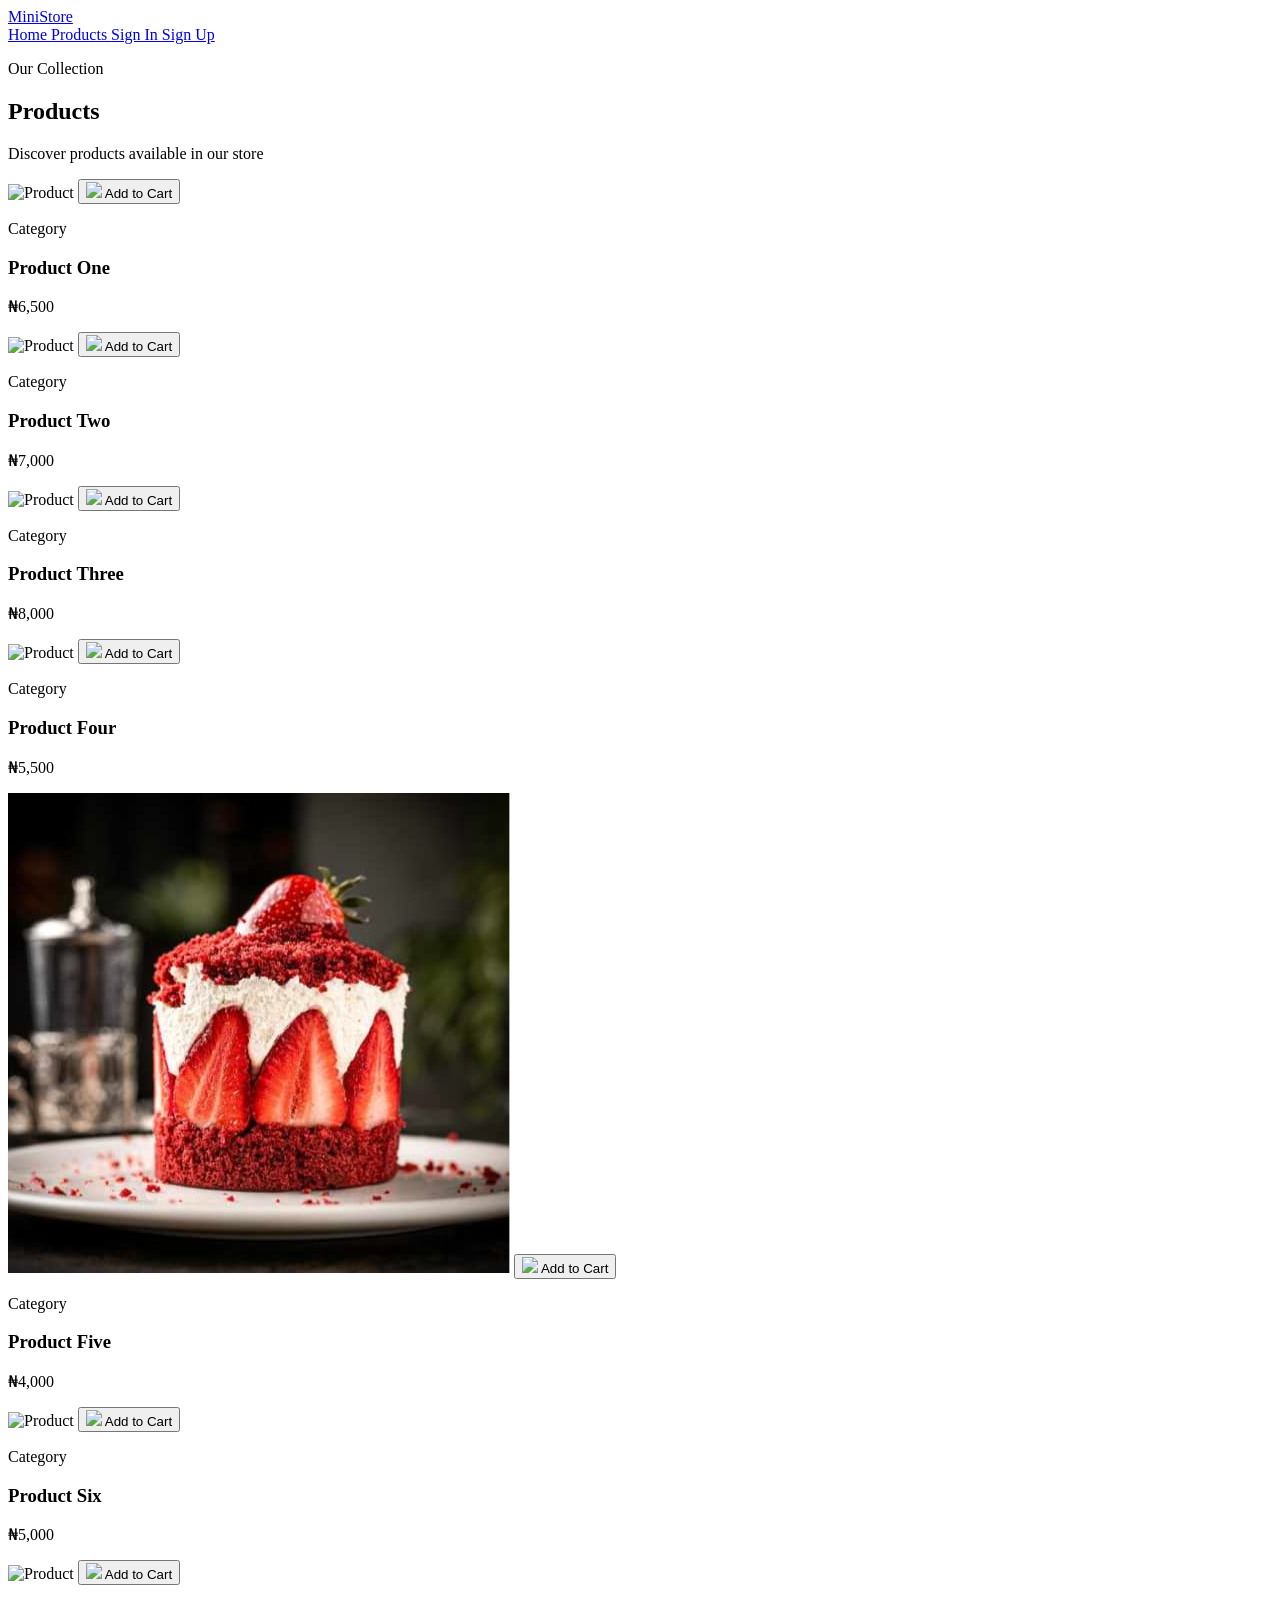
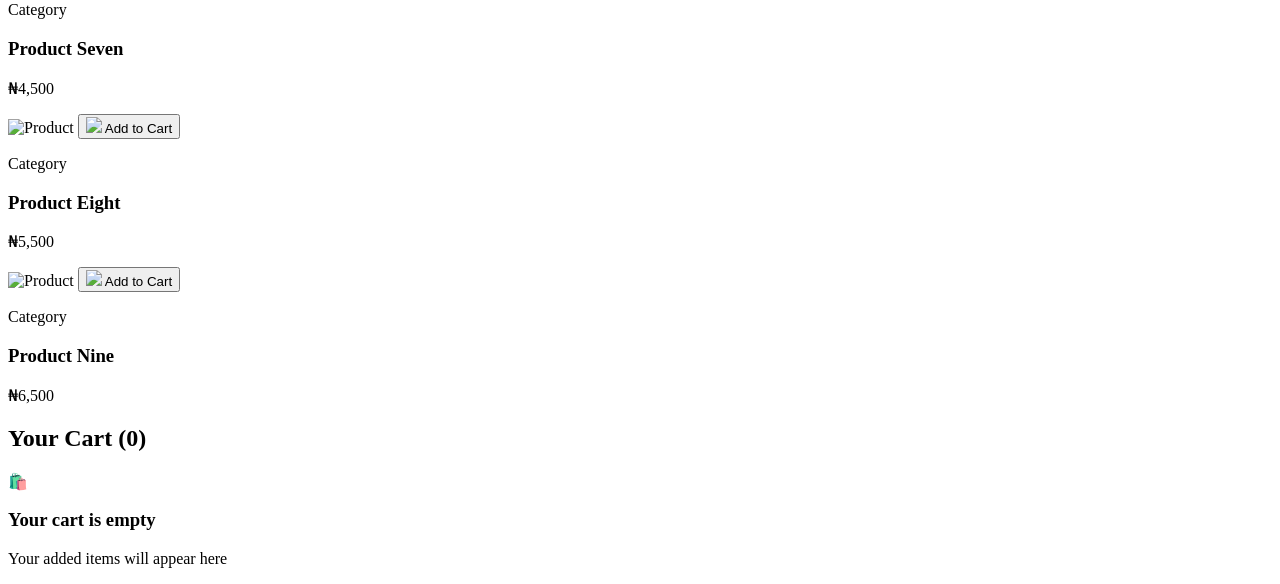
==== product-list-with-cart-main/index.html @ f4179336 "Started Frontend" ====
<!DOCTYPE html>
<html lang="en">
<head>
  <meta charset="UTF-8">
  <meta name="viewport" content="width=device-width, initial-scale=1.0"> <!-- displays site properly based on user's device -->

  <link rel="icon" type="image/png" sizes="32x32" href="./assets/images/favicon-32x32.png">
  <title>E-commerce store</title>
  <link rel="stylesheet" href="/style.css">

</head>
<body>

    <header class="header">

        <div class="header-container">
            <a href="#" class="logo">
                Mini<span>Store</span>
            </a>

            <nav class="nav">
                <a href="#" class="nav-link">
                    Home
                </a>
                <a href="#products" class="nav-link">
                    Products
                </a>
                <a href="#" class="nav-link">
                    Sign In
                </a>
                <a href="#" class="signup-btn">
                    Sign Up
                </a>
            </nav>
        </div>

    </header>

    <main class="main-container">

        <section class="products-section" id="products">

            <div class="section-heading">
                <div>
                    <p class="section-label">Our Collection</p>
                    <h2>Products</h2>
                </div>
                <p class="section-description">Discover products available in our store</p>
            </div>

            <div class="product-grid">
                <article class="product-card">
                    <div class="product-image-container">
                        <img src="/assets/images/image-tiramisu-desktop.jpg" alt="Product" class="product-image">
                        <button class="add-cart-btn"><span class="cart-icon"><img src="/assets/images/icon-add-to-cart.svg"></span>
                            Add to Cart
                        </button>
                    </div>
                    <div class="product-info">
                        <p class="product-category">Category</p>
                        <h3 class="product-name">Product One</h3>
                        <p class="product-price">₦6,500</p>
                    </div>
                </article>

                <article class="product-card">
                    <div class="product-image-container">
                        <img src="/assets/images/image-waffle-desktop.jpg" alt="Product" class="product-image">
                        <button class="add-cart-btn"><span class="cart-icon"><img src="/assets/images/icon-add-to-cart.svg"></span>
                            Add to Cart
                        </button>
                    </div>
                    <div class="product-info">
                        <p class="product-category">Category</p>
                        <h3 class="product-name">Product Two</h3>
                        <p class="product-price">₦7,000</p>
                    </div>
                </article>

                <article class="product-card">
                    <div class="product-image-container">
                        <img src="/assets/images/image-baklava-desktop.jpg" alt="Product" class="product-image">
                        <button class="add-cart-btn"><span class="cart-icon"><img src="/assets/images/icon-add-to-cart.svg"></span>
                            Add to Cart
                        </button>
                    </div>

                    <div class="product-info">
                        <p class="product-category">Category</p>
                        <h3 class="product-name">Product Three</h3>
                        <p class="product-price">₦8,000</p>
                    </div>
                </article>

                <article class="product-card">
                    <div class="product-image-container">
                        <img src="/assets/images/image-brownie-desktop.jpg" alt="Product" class="product-image">
                        <button class="add-cart-btn"><span class="cart-icon"><img src="/assets/images/icon-add-to-cart.svg"></span>
                            Add to Cart
                        </button>
                    </div>

                    <div class="product-info">
                        <p class="product-category">Category</p>
                        <h3 class="product-name">Product Four</h3>
                        <p class="product-price">₦5,500</p>
                    </div>

                </article>

                <article class="product-card">
                    <div class="product-image-container">
                        <img src="./assets//images/image-cake-desktop.jpg" alt="Product" class="product-image">
                        <button class="add-cart-btn"><span class="cart-icon"><img src="/assets/images/icon-add-to-cart.svg"></span>
                            Add to Cart
                        </button>
                    </div>

                    <div class="product-info">
                        <p class="product-category">Category</p>
                        <h3 class="product-name">Product Five</h3>
                        <p class="product-price">₦4,000</p>
                    </div>
                </article>

                <article class="product-card">
                    <div class="product-image-container">
                        <img src="/assets/images/image-creme-brulee-desktop.jpg" alt="Product" class="product-image">
                        <button class="add-cart-btn"><span class="cart-icon"><img src="/assets/images/icon-add-to-cart.svg"></span>
                            Add to Cart
                        </button>
                    </div>

                    <div class="product-info">
                        <p class="product-category">Category</p>
                        <h3 class="product-name">Product Six</h3>
                        <p class="product-price">₦5,000</p>
                    </div>
                </article>

                <article class="product-card">
                    <div class="product-image-container">
                        <img src="/assets//images/image-macaron-desktop.jpg" alt="Product" class="product-image">
                        <button class="add-cart-btn"><span class="cart-icon"><img src="/assets/images/icon-add-to-cart.svg"></span>
                            Add to Cart
                        </button>
                    </div>

                    <div class="product-info">
                        <p class="product-category">Category</p>
                        <h3 class="product-name">Product Seven</h3>
                        <p class="product-price">₦4,500</p>
                    </div>
                </article>

                <article class="product-card">
                    <div class="product-image-container">
                        <img src="/assets/images/image-panna-cotta-desktop.jpg" alt="Product" class="product-image">
                        <button class="add-cart-btn"><span class="cart-icon"><img src="/assets/images/icon-add-to-cart.svg"></span>
                            Add to Cart
                        </button>
                    </div>
                    <div class="product-info">
                        <p class="product-category">Category</p>
                        <h3 class="product-name">Product Eight</h3>
                        <p class="product-price">₦5,500</p>
                    </div>
                </article>

                <article class="product-card">
                    <div class="product-image-container">
                        <img src="/assets/images/image-meringue-desktop.jpg" alt="Product" class="product-image">
                        <button class="add-cart-btn"><span class="cart-icon"><img src="/assets/images/icon-add-to-cart.svg"></span>
                            Add to Cart
                        </button>
                    </div>

                    <div class="product-info">
                        <p class="product-category">Category</p>
                        <h3 class="product-name">Product Nine</h3>
                        <p class="product-price">₦6,500</p>
                    </div>
                </article>
            </div>
        </section>

        <aside class="cart-section">
            <h2>Your Cart (0)</h2>
            <div class="empty-cart">
                <div class="empty-cart-icon">
                    🛍️
                </div>
                <h3>Your cart is empty</h3>
                <p>Your added items will appear here</p>
            </div>
        </aside>
    </main>

  <!-- <footer class="attribution">
    Challenge by <a href="https://www.frontendmentor.io?ref=challenge">Frontend Mentor</a>. 
    Coded by <a href="#">Aramide Ashiwaju</a>.
  </footer> -->
  <script src="/app.js"></script>
</body>
</html>
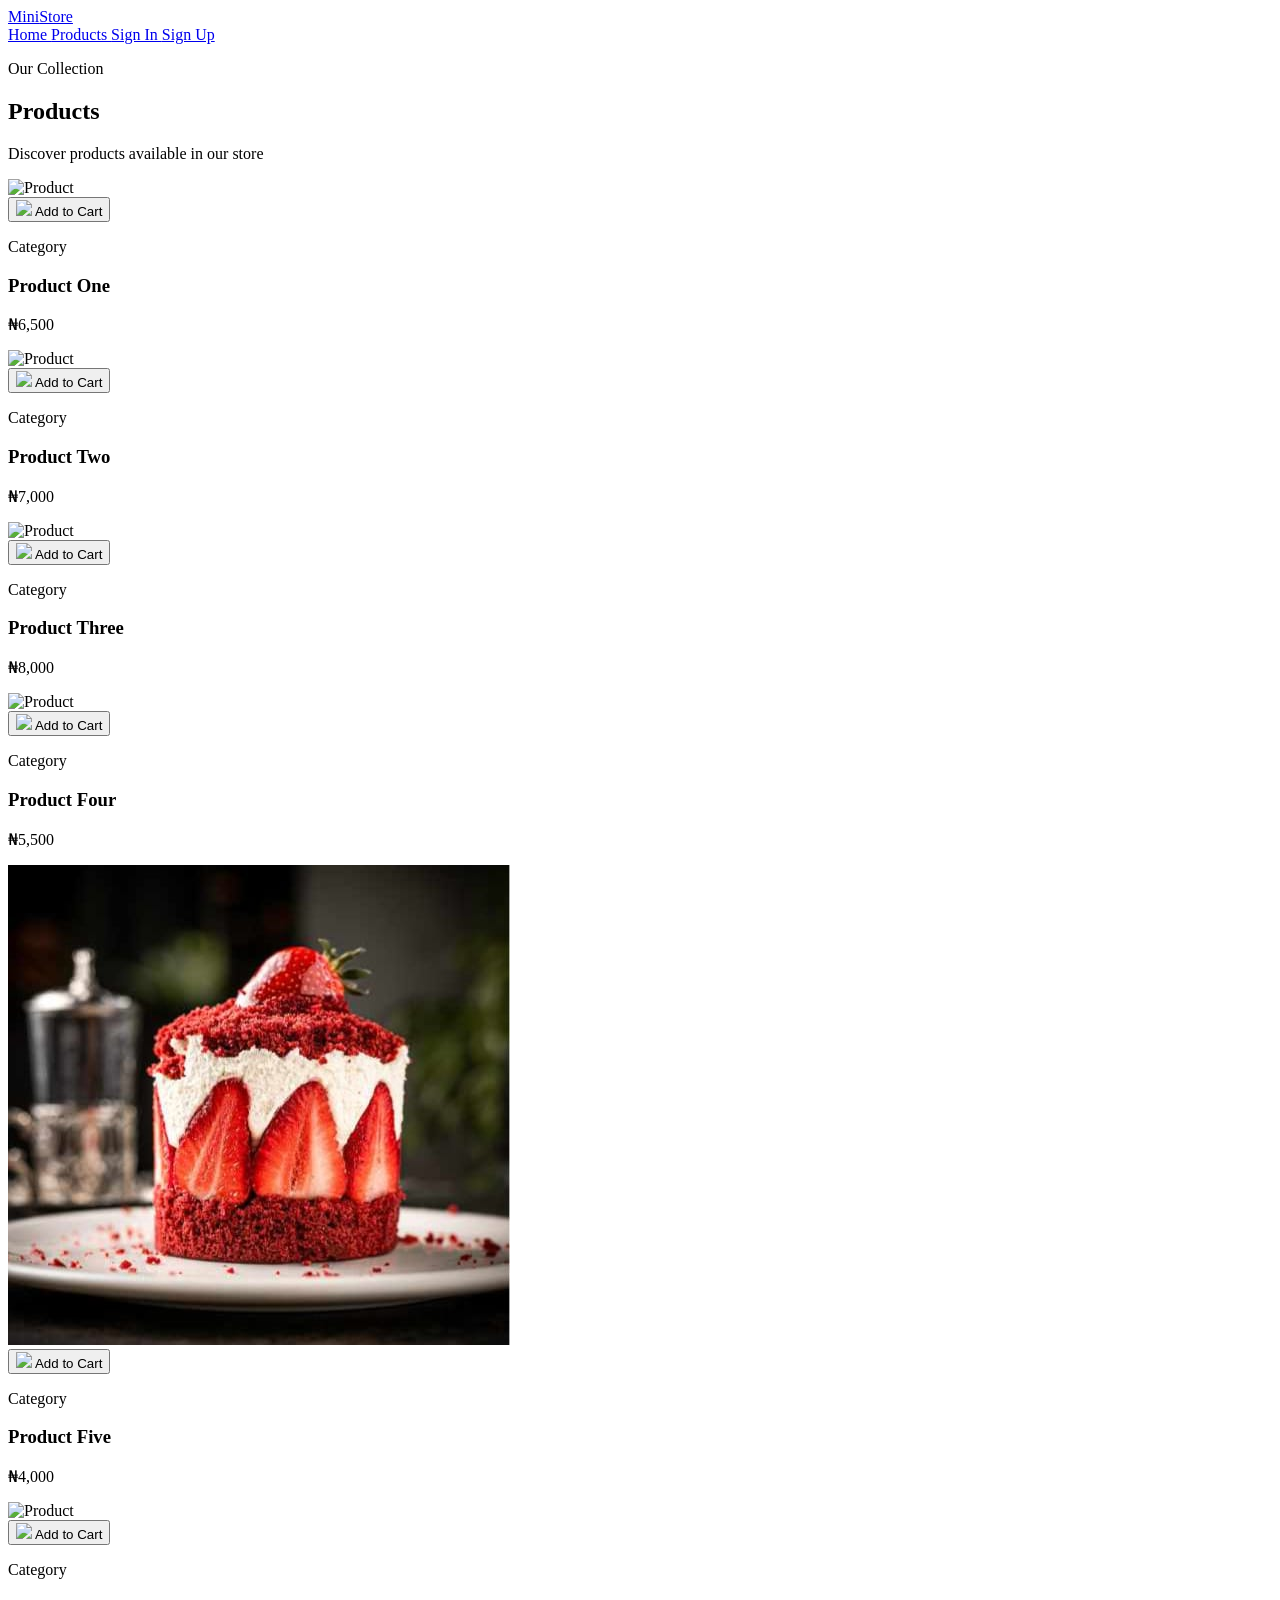
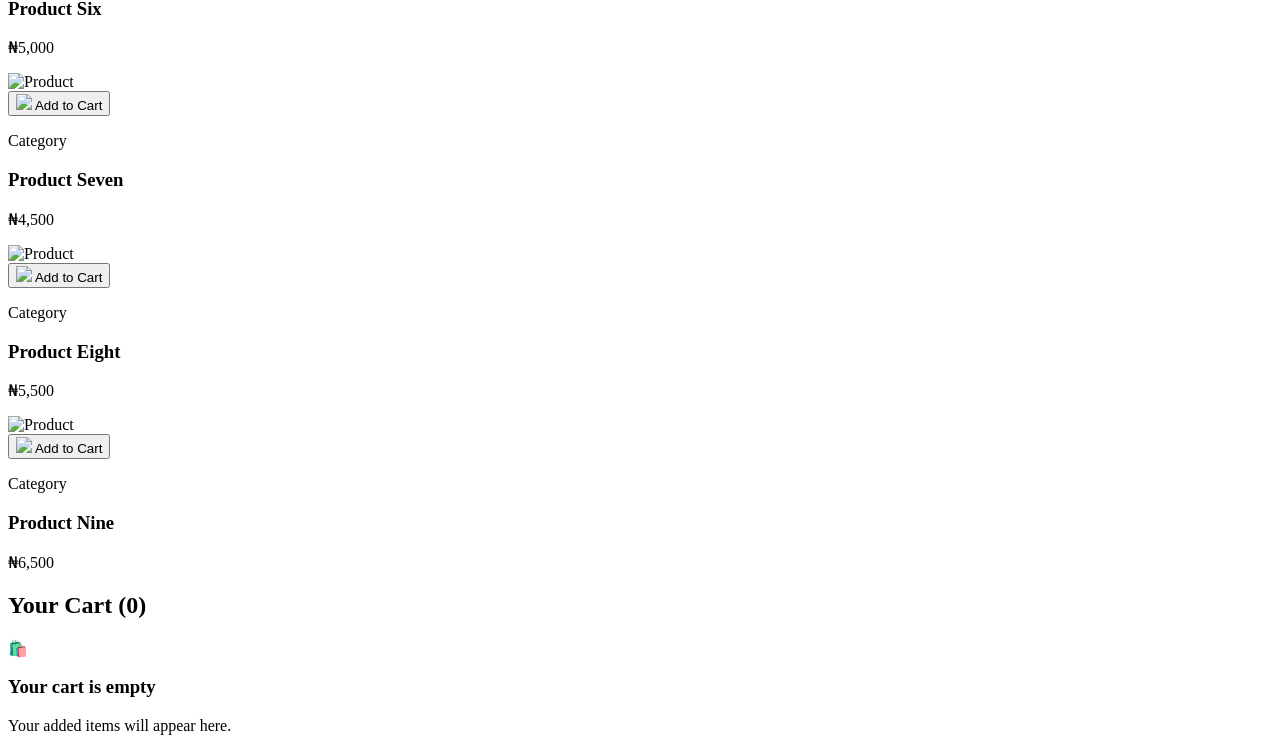
==== commit ca641a03: "Worked on Add to cart functionality" ====
--- a/product-list-with-cart-main/index.html
+++ b/product-list-with-cart-main/index.html
@@ -49,12 +49,14 @@
             </div>
 
             <div class="product-grid">
-                <article class="product-card">
+                <article class="product-card" data-id="1" data-name="Product 1" data-category="Category" data-price="6500">
                     <div class="product-image-container">
                         <img src="/assets/images/image-tiramisu-desktop.jpg" alt="Product" class="product-image">
-                        <button class="add-cart-btn"><span class="cart-icon"><img src="/assets/images/icon-add-to-cart.svg"></span>
-                            Add to Cart
-                        </button>
+                        <div class="product-action">
+                        <button class="add-cart-btn"><span class="cart-icon"><img src="/assets/images/icon-add-to-cart.svg"></span>
+                            Add to Cart
+                        </button>
+                        </div>
                     </div>
                     <div class="product-info">
                         <p class="product-category">Category</p>
@@ -63,12 +65,14 @@
                     </div>
                 </article>
 
-                <article class="product-card">
+                <article class="product-card" data-id="2" data-name="Product 2" data-category="Category" data-price="5000">
                     <div class="product-image-container">
                         <img src="/assets/images/image-waffle-desktop.jpg" alt="Product" class="product-image">
-                        <button class="add-cart-btn"><span class="cart-icon"><img src="/assets/images/icon-add-to-cart.svg"></span>
-                            Add to Cart
-                        </button>
+                        <div class="product-action">
+                        <button class="add-cart-btn"><span class="cart-icon"><img src="/assets/images/icon-add-to-cart.svg"></span>
+                            Add to Cart
+                        </button>
+                        </div>
                     </div>
                     <div class="product-info">
                         <p class="product-category">Category</p>
@@ -77,14 +81,15 @@
                     </div>
                 </article>
 
-                <article class="product-card">
+                <article class="product-card" data-id="3" data-name="Product 3" data-category="Category" data-price="8200">
                     <div class="product-image-container">
                         <img src="/assets/images/image-baklava-desktop.jpg" alt="Product" class="product-image">
-                        <button class="add-cart-btn"><span class="cart-icon"><img src="/assets/images/icon-add-to-cart.svg"></span>
-                            Add to Cart
-                        </button>
-                    </div>
-
+                        <div class="product-action">
+                        <button class="add-cart-btn"><span class="cart-icon"><img src="/assets/images/icon-add-to-cart.svg"></span>
+                            Add to Cart
+                        </button>
+                        </div>
+                    </div>
                     <div class="product-info">
                         <p class="product-category">Category</p>
                         <h3 class="product-name">Product Three</h3>
@@ -92,14 +97,15 @@
                     </div>
                 </article>
 
-                <article class="product-card">
+                <article class="product-card" data-id="4" data-name="Product 4" data-category="Category" data-price="4800">
                     <div class="product-image-container">
                         <img src="/assets/images/image-brownie-desktop.jpg" alt="Product" class="product-image">
-                        <button class="add-cart-btn"><span class="cart-icon"><img src="/assets/images/icon-add-to-cart.svg"></span>
-                            Add to Cart
-                        </button>
-                    </div>
-
+                        <div class="product-action">
+                        <button class="add-cart-btn"><span class="cart-icon"><img src="/assets/images/icon-add-to-cart.svg"></span>
+                            Add to Cart
+                        </button>
+                        </div>
+                    </div>
                     <div class="product-info">
                         <p class="product-category">Category</p>
                         <h3 class="product-name">Product Four</h3>
@@ -108,14 +114,16 @@
 
                 </article>
 
-                <article class="product-card">
+                <article class="product-card" data-id="5" data-name="Product 5" data-category="Category" data-price="10000">
                     <div class="product-image-container">
                         <img src="./assets//images/image-cake-desktop.jpg" alt="Product" class="product-image">
-                        <button class="add-cart-btn"><span class="cart-icon"><img src="/assets/images/icon-add-to-cart.svg"></span>
-                            Add to Cart
-                        </button>
-                    </div>
-
+                        <div class="product-action">
+                        <button class="add-cart-btn"><span class="cart-icon"><img src="/assets/images/icon-add-to-cart.svg"></span>
+                            Add to Cart
+                        </button>
+                        </div>
+
+                    </div>
                     <div class="product-info">
                         <p class="product-category">Category</p>
                         <h3 class="product-name">Product Five</h3>
@@ -123,14 +131,15 @@
                     </div>
                 </article>
 
-                <article class="product-card">
+                <article class="product-card" data-id="6" data-name="Product 6" data-category="Category" data-price="7000">
                     <div class="product-image-container">
                         <img src="/assets/images/image-creme-brulee-desktop.jpg" alt="Product" class="product-image">
-                        <button class="add-cart-btn"><span class="cart-icon"><img src="/assets/images/icon-add-to-cart.svg"></span>
-                            Add to Cart
-                        </button>
-                    </div>
-
+                        <div class="product-action">
+                        <button class="add-cart-btn"><span class="cart-icon"><img src="/assets/images/icon-add-to-cart.svg"></span>
+                            Add to Cart
+                        </button>
+                        </div>
+                    </div>
                     <div class="product-info">
                         <p class="product-category">Category</p>
                         <h3 class="product-name">Product Six</h3>
@@ -138,14 +147,15 @@
                     </div>
                 </article>
 
-                <article class="product-card">
+                <article class="product-card" data-id="7" data-name="Product 7" data-category="Category" data-price="8500">
                     <div class="product-image-container">
                         <img src="/assets//images/image-macaron-desktop.jpg" alt="Product" class="product-image">
-                        <button class="add-cart-btn"><span class="cart-icon"><img src="/assets/images/icon-add-to-cart.svg"></span>
-                            Add to Cart
-                        </button>
-                    </div>
-
+                        <div class="product-action">
+                        <button class="add-cart-btn"><span class="cart-icon"><img src="/assets/images/icon-add-to-cart.svg"></span>
+                            Add to Cart
+                        </button>
+                        </div>
+                    </div>
                     <div class="product-info">
                         <p class="product-category">Category</p>
                         <h3 class="product-name">Product Seven</h3>
@@ -153,12 +163,14 @@
                     </div>
                 </article>
 
-                <article class="product-card">
+                <article class="product-card" data-id="8" data-name="Product 8" data-category="Category" data-price="5500">
                     <div class="product-image-container">
                         <img src="/assets/images/image-panna-cotta-desktop.jpg" alt="Product" class="product-image">
-                        <button class="add-cart-btn"><span class="cart-icon"><img src="/assets/images/icon-add-to-cart.svg"></span>
-                            Add to Cart
-                        </button>
+                        <div class="product-action">
+                        <button class="add-cart-btn"><span class="cart-icon"><img src="/assets/images/icon-add-to-cart.svg"></span>
+                            Add to Cart
+                        </button>
+                        </div>
                     </div>
                     <div class="product-info">
                         <p class="product-category">Category</p>
@@ -167,33 +179,35 @@
                     </div>
                 </article>
 
-                <article class="product-card">
+                <article class="product-card" data-id="9" data-name="Product 9" data-category="Category" data-price="6000">
                     <div class="product-image-container">
                         <img src="/assets/images/image-meringue-desktop.jpg" alt="Product" class="product-image">
-                        <button class="add-cart-btn"><span class="cart-icon"><img src="/assets/images/icon-add-to-cart.svg"></span>
-                            Add to Cart
-                        </button>
-                    </div>
-
+                        <div class="product-action">
+                        <button class="add-cart-btn"><span class="cart-icon"><img src="/assets/images/icon-add-to-cart.svg"></span>
+                            Add to Cart
+                        </button>
+                        </div>
+                    </div>
                     <div class="product-info">
                         <p class="product-category">Category</p>
                         <h3 class="product-name">Product Nine</h3>
                         <p class="product-price">₦6,500</p>
                     </div>
                 </article>
+
             </div>
         </section>
 
-        <aside class="cart-section">
-            <h2>Your Cart (0)</h2>
+    <aside class="cart-section">
+        <h2 id="cart-heading"> Your Cart (0)</h2>
+        <div id="cart-content">
             <div class="empty-cart">
-                <div class="empty-cart-icon">
-                    🛍️
-                </div>
+                <div class="empty-cart-icon">🛍️</div>
                 <h3>Your cart is empty</h3>
-                <p>Your added items will appear here</p>
+                <p>Your added items will appear here.</p>
             </div>
-        </aside>
+        </div>
+    </aside>
     </main>
 
   <!-- <footer class="attribution">
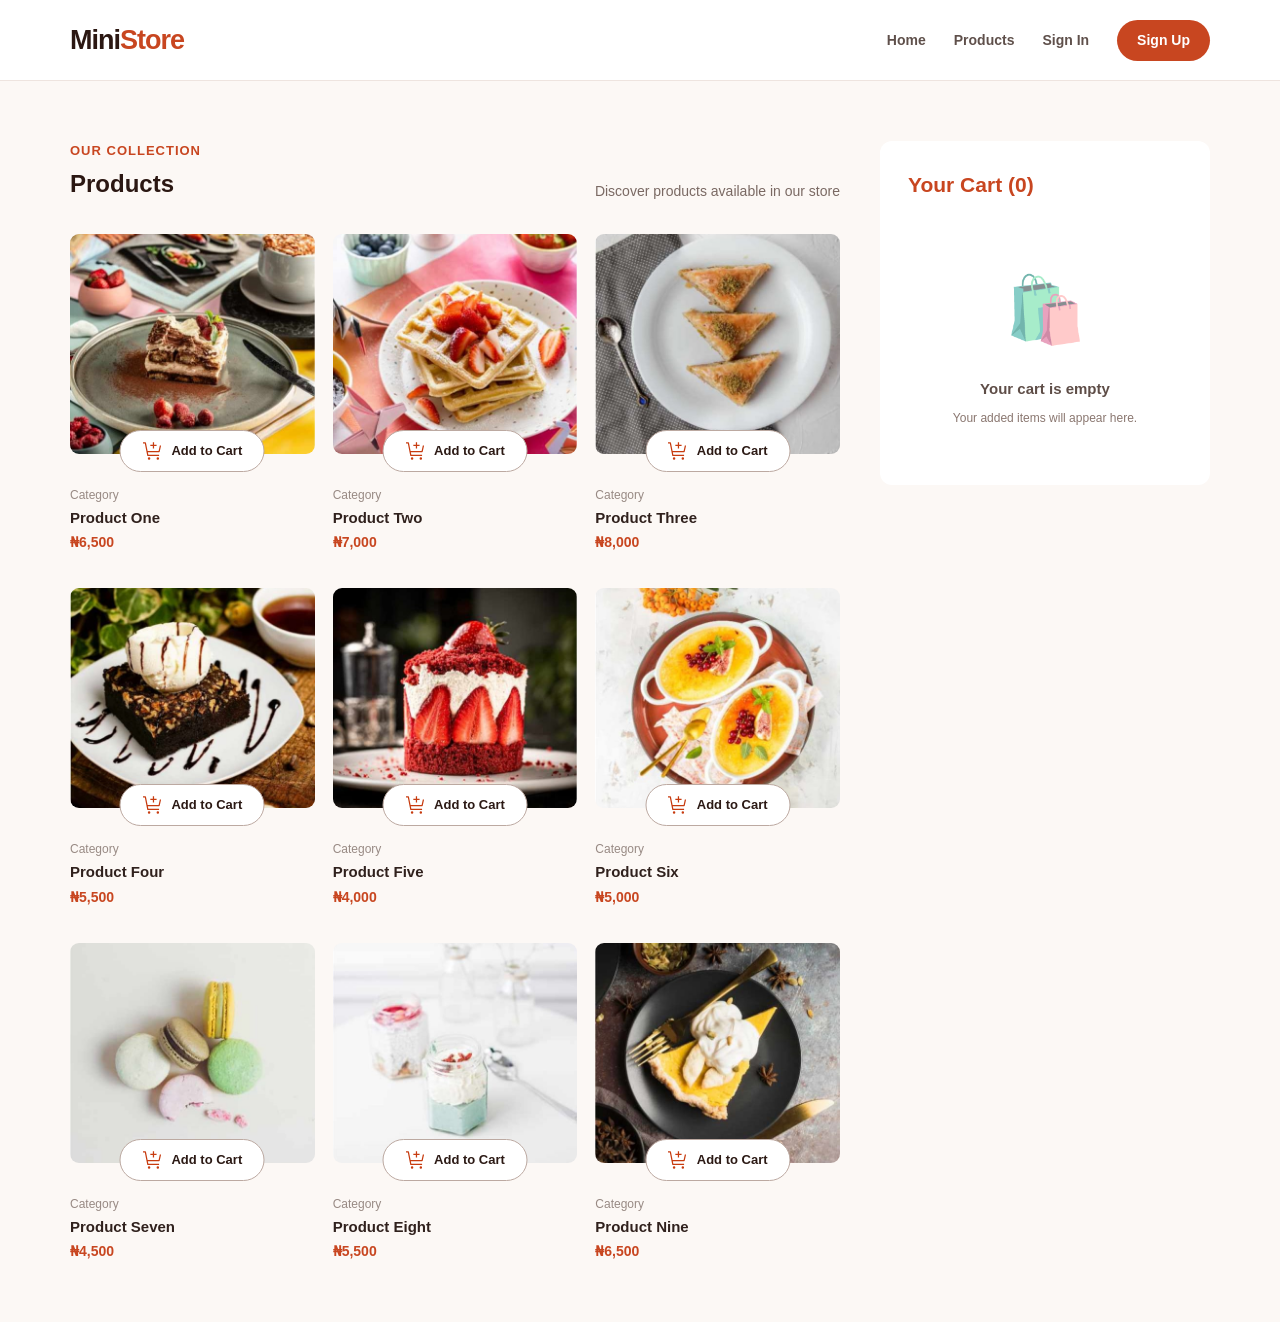
==== commit e47dd2ab: "Added the order modal" ====
--- a/product-list-with-cart-main/index.html
+++ b/product-list-with-cart-main/index.html
@@ -6,7 +6,7 @@
 
   <link rel="icon" type="image/png" sizes="32x32" href="./assets/images/favicon-32x32.png">
   <title>E-commerce store</title>
-  <link rel="stylesheet" href="/style.css">
+  <link rel="stylesheet" href="./style.css">
 
 </head>
 <body>
@@ -51,9 +51,9 @@
             <div class="product-grid">
                 <article class="product-card" data-id="1" data-name="Product 1" data-category="Category" data-price="6500">
                     <div class="product-image-container">
-                        <img src="/assets/images/image-tiramisu-desktop.jpg" alt="Product" class="product-image">
-                        <div class="product-action">
-                        <button class="add-cart-btn"><span class="cart-icon"><img src="/assets/images/icon-add-to-cart.svg"></span>
+                        <img src="./assets/images/image-tiramisu-desktop.jpg" alt="Product" class="product-image">
+                        <div class="product-action">
+                        <button class="add-cart-btn"><span class="cart-icon"><img src="./assets/images/icon-add-to-cart.svg"></span>
                             Add to Cart
                         </button>
                         </div>
@@ -67,9 +67,9 @@
 
                 <article class="product-card" data-id="2" data-name="Product 2" data-category="Category" data-price="5000">
                     <div class="product-image-container">
-                        <img src="/assets/images/image-waffle-desktop.jpg" alt="Product" class="product-image">
-                        <div class="product-action">
-                        <button class="add-cart-btn"><span class="cart-icon"><img src="/assets/images/icon-add-to-cart.svg"></span>
+                        <img src="./assets/images/image-waffle-desktop.jpg" alt="Product" class="product-image">
+                        <div class="product-action">
+                        <button class="add-cart-btn"><span class="cart-icon"><img src="./assets/images/icon-add-to-cart.svg"></span>
                             Add to Cart
                         </button>
                         </div>
@@ -83,9 +83,9 @@
 
                 <article class="product-card" data-id="3" data-name="Product 3" data-category="Category" data-price="8200">
                     <div class="product-image-container">
-                        <img src="/assets/images/image-baklava-desktop.jpg" alt="Product" class="product-image">
-                        <div class="product-action">
-                        <button class="add-cart-btn"><span class="cart-icon"><img src="/assets/images/icon-add-to-cart.svg"></span>
+                        <img src="./assets/images/image-baklava-desktop.jpg" alt="Product" class="product-image">
+                        <div class="product-action">
+                        <button class="add-cart-btn"><span class="cart-icon"><img src="./assets/images/icon-add-to-cart.svg"></span>
                             Add to Cart
                         </button>
                         </div>
@@ -99,9 +99,9 @@
 
                 <article class="product-card" data-id="4" data-name="Product 4" data-category="Category" data-price="4800">
                     <div class="product-image-container">
-                        <img src="/assets/images/image-brownie-desktop.jpg" alt="Product" class="product-image">
-                        <div class="product-action">
-                        <button class="add-cart-btn"><span class="cart-icon"><img src="/assets/images/icon-add-to-cart.svg"></span>
+                        <img src="./assets/images/image-brownie-desktop.jpg" alt="Product" class="product-image">
+                        <div class="product-action">
+                        <button class="add-cart-btn"><span class="cart-icon"><img src="./assets/images/icon-add-to-cart.svg"></span>
                             Add to Cart
                         </button>
                         </div>
@@ -118,7 +118,7 @@
                     <div class="product-image-container">
                         <img src="./assets//images/image-cake-desktop.jpg" alt="Product" class="product-image">
                         <div class="product-action">
-                        <button class="add-cart-btn"><span class="cart-icon"><img src="/assets/images/icon-add-to-cart.svg"></span>
+                        <button class="add-cart-btn"><span class="cart-icon"><img src="./assets/images/icon-add-to-cart.svg"></span>
                             Add to Cart
                         </button>
                         </div>
@@ -133,9 +133,9 @@
 
                 <article class="product-card" data-id="6" data-name="Product 6" data-category="Category" data-price="7000">
                     <div class="product-image-container">
-                        <img src="/assets/images/image-creme-brulee-desktop.jpg" alt="Product" class="product-image">
-                        <div class="product-action">
-                        <button class="add-cart-btn"><span class="cart-icon"><img src="/assets/images/icon-add-to-cart.svg"></span>
+                        <img src="./assets/images/image-creme-brulee-desktop.jpg" alt="Product" class="product-image">
+                        <div class="product-action">
+                        <button class="add-cart-btn"><span class="cart-icon"><img src="./assets/images/icon-add-to-cart.svg"></span>
                             Add to Cart
                         </button>
                         </div>
@@ -149,9 +149,9 @@
 
                 <article class="product-card" data-id="7" data-name="Product 7" data-category="Category" data-price="8500">
                     <div class="product-image-container">
-                        <img src="/assets//images/image-macaron-desktop.jpg" alt="Product" class="product-image">
-                        <div class="product-action">
-                        <button class="add-cart-btn"><span class="cart-icon"><img src="/assets/images/icon-add-to-cart.svg"></span>
+                        <img src="./assets//images/image-macaron-desktop.jpg" alt="Product" class="product-image">
+                        <div class="product-action">
+                        <button class="add-cart-btn"><span class="cart-icon"><img src="./assets/images/icon-add-to-cart.svg"></span>
                             Add to Cart
                         </button>
                         </div>
@@ -165,9 +165,9 @@
 
                 <article class="product-card" data-id="8" data-name="Product 8" data-category="Category" data-price="5500">
                     <div class="product-image-container">
-                        <img src="/assets/images/image-panna-cotta-desktop.jpg" alt="Product" class="product-image">
-                        <div class="product-action">
-                        <button class="add-cart-btn"><span class="cart-icon"><img src="/assets/images/icon-add-to-cart.svg"></span>
+                        <img src="./assets/images/image-panna-cotta-desktop.jpg" alt="Product" class="product-image">
+                        <div class="product-action">
+                        <button class="add-cart-btn"><span class="cart-icon"><img src="./assets/images/icon-add-to-cart.svg"></span>
                             Add to Cart
                         </button>
                         </div>
@@ -181,9 +181,9 @@
 
                 <article class="product-card" data-id="9" data-name="Product 9" data-category="Category" data-price="6000">
                     <div class="product-image-container">
-                        <img src="/assets/images/image-meringue-desktop.jpg" alt="Product" class="product-image">
-                        <div class="product-action">
-                        <button class="add-cart-btn"><span class="cart-icon"><img src="/assets/images/icon-add-to-cart.svg"></span>
+                        <img src="./assets/images/image-meringue-desktop.jpg" alt="Product" class="product-image">
+                        <div class="product-action">
+                        <button class="add-cart-btn"><span class="cart-icon"><img src="./assets/images/icon-add-to-cart.svg"></span>
                             Add to Cart
                         </button>
                         </div>
@@ -210,10 +210,62 @@
     </aside>
     </main>
 
+    <!-- =========================
+     ORDER CONFIRMATION MODAL
+========================= -->
+
+<div class="modal-overlay" id="order-modal">
+
+    <div class="order-modal">
+
+        <div class="confirmed-icon">
+            <img src="./assets/images/icon-order-confirmed.svg">
+        </div>
+
+        <h2>Order Confirmed</h2>
+
+        <p class="order-message">
+            We hope you enjoy your order!
+        </p>
+
+
+        <div class="order-summary">
+
+            <div id="order-details">
+                <!-- JavaScript will insert ordered products here -->
+            </div>
+
+
+            <div class="modal-order-total">
+
+                <span>
+                    Order Total
+                </span>
+
+                <strong id="modal-total">
+                    ₦0
+                </strong>
+
+            </div>
+
+        </div>
+
+
+        <button
+            class="start-new-order-btn"
+            id="start-new-order-btn"
+        >
+            Start New Order
+        </button>
+
+    </div>
+
+</div>
+
   <!-- <footer class="attribution">
     Challenge by <a href="https://www.frontendmentor.io?ref=challenge">Frontend Mentor</a>. 
     Coded by <a href="#">Aramide Ashiwaju</a>.
   </footer> -->
-  <script src="/app.js"></script>
+  <script src="./app.js"></script>
 </body>
 </html>
--- a/product-list-with-cart-main/style.css
+++ b/product-list-with-cart-main/style.css
@@ -0,0 +1,981 @@
+* {
+    margin: 0;
+    padding: 0;
+    box-sizing: border-box;
+}
+
+body {
+    font-family: Arial, Helvetica, sans-serif;
+
+    background-color: #fcf8f5;
+
+    color: #2b1712;
+
+    line-height: 1.5;
+}
+
+a {
+    text-decoration: none;
+    color: inherit;
+}
+
+button {
+    font: inherit;
+}
+
+img {
+    max-width: 100%;
+    display: block;
+}
+
+.header {
+    width: 100%;
+
+    background-color: #ffffff;
+
+    border-bottom: 1px solid #eee4df;
+
+    position: sticky;
+
+    top: 0;
+
+    z-index: 1000;
+}
+
+.header-container {
+    max-width: 1200px;
+
+    margin: 0 auto;
+
+    min-height: 80px;
+
+    padding: 0 30px;
+
+    display: flex;
+
+    justify-content: space-between;
+
+    align-items: center;
+}
+
+.logo {
+    font-size: 27px;
+
+    font-weight: 800;
+
+    letter-spacing: -1px;
+
+    color: #2b1712;
+}
+
+.logo span {
+    color: #c84620;
+}
+
+.nav {
+    display: flex;
+
+    align-items: center;
+
+    gap: 28px;
+}
+
+.nav-link {
+    font-size: 14px;
+
+    font-weight: 600;
+
+    color: #5f504b;
+
+    transition: 0.3s;
+}
+
+.nav-link:hover {
+    color: #c84620;
+}
+
+.signup-btn {
+    background-color: #c84620;
+
+    color: white;
+
+    padding: 10px 20px;
+
+    border-radius: 25px;
+
+    font-size: 14px;
+
+    font-weight: 600;
+
+    transition: 0.3s;
+}
+
+.signup-btn:hover {
+    background-color: #a93617;
+}
+
+.main-container {
+    max-width: 1200px;
+
+    margin: 0 auto;
+
+    padding: 60px 30px;
+
+    display: grid;
+
+    grid-template-columns: minmax(0, 1fr) 330px;
+
+    gap: 40px;
+
+    align-items: start;
+}
+
+.section-heading {
+    margin-bottom: 32px;
+
+    display: flex;
+
+    justify-content: space-between;
+
+    align-items: flex-end;
+
+    gap: 30px;
+}
+
+.section-label {
+    color: #c84620;
+
+    font-size: 13px;
+
+    font-weight: 700;
+
+    text-transform: uppercase;
+
+    letter-spacing: 1px;
+
+    margin-bottom: 5px;
+}
+
+.section-heading h1 {
+    font-size: 36px;
+
+    line-height: 1.2;
+}
+
+.section-description {
+    max-width: 270px;
+
+    font-size: 14px;
+
+    color: #7a6963;
+}
+
+.product-grid {
+    display: grid;
+
+    grid-template-columns: repeat(3, 1fr);
+
+    gap: 35px 18px;
+}
+
+.product-card {
+    min-width: 0;
+}
+
+.product-image-container {
+    position: relative;
+
+    margin-bottom: 28px;
+}
+
+.product-image {
+    width: 100%;
+
+    height: 220px;
+
+    object-fit: cover;
+
+    border-radius: 9px;
+
+    background-color: #ebe4df;
+}
+
+.add-cart-btn {
+    min-width: 145px;
+
+    height: 42px;
+
+    padding: 0 17px;
+
+    border: 1px solid #bca9a1;
+
+    border-radius: 30px;
+
+    background-color: #ffffff;
+
+    color: #2c1a15;
+
+    font-size: 13px;
+
+    font-weight: 600;
+
+    cursor: pointer;
+
+    display: flex;
+
+    align-items: center;
+
+    justify-content: center;
+
+    gap: 8px;
+
+    transition: 0.25s;
+}
+
+.add-cart-btn:hover {
+    color: #c84620;
+
+    border-color: #c84620;
+
+    transform: translateX(-50%) translateY(-2px);
+
+    box-shadow: 0 5px 15px rgba(0, 0, 0, 0.08);
+}
+
+.product-info {
+    padding-top: 4px;
+}
+
+.product-category {
+    font-size: 12px;
+
+    color: #988a84;
+
+    margin-bottom: 3px;
+}
+
+.product-name {
+    font-size: 15px;
+
+    font-weight: 600;
+
+    color: #30211d;
+
+    margin-bottom: 3px;
+}
+
+.product-price {
+    color: #c84620;
+
+    font-size: 14px;
+
+    font-weight: 700;
+}
+
+.cart-section {
+    background-color: #ffffff;
+
+    border-radius: 12px;
+
+    padding: 28px;
+
+    min-height: 300px;
+
+    position: sticky;
+
+    top: 110px;
+}
+
+.cart-section h2 {
+    color: #c84620;
+
+    font-size: 21px;
+
+    margin-bottom: 30px;
+}
+
+.empty-cart {
+    text-align: center;
+
+    padding: 30px 0;
+}
+
+.empty-cart-icon {
+    font-size: 65px;
+
+    margin-bottom: 20px;
+
+    opacity: 0.55;
+}
+
+.empty-cart h3 {
+    font-size: 15px;
+
+    color: #5e4d47;
+
+    margin-bottom: 8px;
+}
+
+.empty-cart p {
+    color: #8a7770;
+
+    font-size: 12px;
+}
+
+/*TABLET*/
+@media (max-width: 1000px) {
+    .main-container {
+        grid-template-columns: 1fr;
+    }
+
+    .product-grid {
+        grid-template-columns: repeat(3, 1fr);
+    }
+
+    .cart-section {
+        position: static;
+        width: 100%;
+        min-height: 250px;
+    }
+}
+
+/* SMALL TABLET*/
+@media (max-width: 800px) {
+    .header-container {
+        padding: 0 20px;
+    }
+
+    .nav {
+        gap: 15px;
+    }
+
+    .product-grid {
+        grid-template-columns: repeat(2, 1fr);
+        gap: 35px 20px;
+    }
+
+    .section-heading {
+        align-items: flex-start;
+        flex-direction: column;
+    }
+
+    .section-description {
+        max-width: 500px;
+    }
+
+    .main-container {
+        padding: 40px 20px;
+    }
+}
+
+/* MOBILE */
+@media (max-width: 600px) {
+    .header-container {
+        min-height: auto;
+        padding-top: 18px;
+        padding-bottom: 18px;
+        flex-direction: column;
+        gap: 15px;
+    }
+
+    .logo {
+        font-size: 25px;
+    }
+
+    .nav {
+        width: 100%;
+        justify-content: center;
+        flex-wrap: wrap;
+        gap: 10px 18px;
+    }
+
+    .nav-link {
+        font-size: 13px;
+    }
+
+    .signup-btn {
+        padding: 8px 16px;
+        font-size: 13px;
+    }
+
+    .main-container {
+        padding: 35px 16px;
+        gap: 45px;
+    }
+
+    .section-heading h1 {
+        font-size: 30px;
+    }
+
+    .product-grid {
+        grid-template-columns: 1fr;
+        gap: 45px;
+    }
+
+    .product-image {
+        height: 300px;
+    }
+
+    .product-name {
+        font-size: 16px;
+    }
+
+    .cart-section {
+        padding: 24px;
+    }
+}
+
+/*VERY SMALL MOBILE */
+@media (max-width: 400px) {
+    .product-image {
+        height: 250px;
+    }
+
+    .nav {
+        gap: 10px 12px;
+    }
+
+    .section-heading h1 {
+        font-size: 27px;
+    }
+}
+
+/* =========================
+   SELECTED PRODUCT
+========================= */
+
+.product-card.selected .product-image {
+    border: 2px solid #c84620;
+}
+
+
+
+/* =========================
+   PRODUCT ACTION CONTAINER
+========================= */
+
+.product-action {
+    position: absolute;
+
+    left: 50%;
+
+    bottom: -18px;
+
+    transform: translateX(-50%);
+}
+
+
+
+/* Remove positioning from old button because
+   product-action now handles its position */
+
+.product-action .add-cart-btn {
+    position: static;
+
+    transform: none;
+}
+
+
+.product-action .add-cart-btn:hover {
+    transform: translateY(-2px);
+}
+
+
+
+/* =========================
+   QUANTITY CONTROLS
+========================= */
+
+.quantity-control {
+    width: 145px;
+
+    height: 42px;
+
+    padding: 0 12px;
+
+    border-radius: 30px;
+
+    background-color: #c84620;
+
+    color: white;
+
+    display: flex;
+
+    align-items: center;
+
+    justify-content: space-between;
+}
+
+
+.quantity-control button {
+    width: 22px;
+
+    height: 22px;
+
+    border: 1px solid white;
+
+    border-radius: 50%;
+
+    background-color: transparent;
+
+    color: white;
+
+    cursor: pointer;
+
+    display: flex;
+
+    justify-content: center;
+
+    align-items: center;
+
+    font-size: 16px;
+
+    transition: 0.2s;
+}
+
+
+.quantity-control button:hover {
+    background-color: white;
+
+    color: #c84620;
+}
+
+
+.quantity-control span {
+    font-size: 13px;
+
+    font-weight: 600;
+}
+
+
+
+/* =========================
+   CART ITEMS
+========================= */
+
+.cart-item {
+    display: flex;
+
+    justify-content: space-between;
+
+    align-items: center;
+
+    padding: 16px 0;
+
+    border-bottom: 1px solid #eee6e2;
+}
+
+
+.cart-item-details h3 {
+    font-size: 13px;
+
+    color: #30211d;
+
+    margin-bottom: 8px;
+}
+
+
+.cart-item-price {
+    display: flex;
+
+    align-items: center;
+
+    gap: 8px;
+
+    font-size: 12px;
+
+    color: #9c8a83;
+}
+
+
+.cart-item-quantity {
+    color: #c84620;
+
+    font-weight: 700;
+}
+
+
+.cart-item-price strong {
+    color: #66534c;
+}
+
+
+
+/* =========================
+   REMOVE CART ITEM
+========================= */
+
+.remove-cart-item {
+    width: 20px;
+
+    height: 20px;
+
+    border-radius: 50%;
+
+    border: 1px solid #b7a69f;
+
+    background-color: transparent;
+
+    color: #8b7871;
+
+    cursor: pointer;
+
+    display: flex;
+
+    justify-content: center;
+
+    align-items: center;
+
+    transition: 0.2s;
+}
+
+
+.remove-cart-item:hover {
+    background-color: #2b1712;
+
+    color: white;
+
+    border-color: #2b1712;
+}
+
+
+
+/* =========================
+   CART TOTAL
+========================= */
+
+.cart-total {
+    display: flex;
+
+    justify-content: space-between;
+
+    align-items: center;
+
+    padding: 25px 0;
+}
+
+
+.cart-total span {
+    font-size: 13px;
+
+    color: #63534d;
+}
+
+
+.cart-total strong {
+    font-size: 23px;
+
+    color: #2b1712;
+}
+
+
+
+/*DELIVERY MESSAGE*/
+
+.delivery-message {
+    background-color: #fcf8f5;
+
+    border-radius: 8px;
+
+    padding: 15px;
+
+    margin-bottom: 20px;
+
+    display: flex;
+
+    justify-content: center;
+
+    align-items: center;
+
+    gap: 8px;
+}
+
+
+.delivery-message p {
+    font-size: 11px;
+
+    color: #54453f;
+}
+
+
+
+/*CONFIRM ORDER*/
+
+.confirm-order-btn {
+    width: 100%;
+
+    border: none;
+
+    border-radius: 30px;
+
+    background-color: #c84620;
+
+    color: white;
+
+    padding: 15px;
+
+    font-weight: 600;
+
+    cursor: pointer;
+
+    transition: 0.2s;
+}
+
+
+.confirm-order-btn:hover {
+    background-color: #a93415;
+}
+
+/*MODAL BACKGROUND*/
+
+.modal-overlay {
+    position: fixed;
+
+    top: 0;
+    left: 0;
+
+    width: 100%;
+    height: 100%;
+
+    background-color: rgba(0, 0, 0, 0.55);
+
+    display: none;
+
+    justify-content: center;
+
+    align-items: center;
+
+    padding: 20px;
+
+    z-index: 2000;
+}
+
+
+.modal-overlay.active {
+    display: flex;
+}
+
+
+
+/*ORDER MODAL*/
+
+.order-modal {
+    width: 100%;
+
+    max-width: 520px;
+
+    background-color: white;
+
+    border-radius: 14px;
+
+    padding: 36px;
+
+    max-height: 90vh;
+
+    overflow-y: auto;
+}
+
+
+/*MODAL TITLE*/
+
+.order-modal h2 {
+    font-size: 34px;
+
+    color: #2b1712;
+
+    margin-bottom: 8px;
+}
+
+
+.order-message {
+    color: #8f7d75;
+
+    font-size: 14px;
+
+    margin-bottom: 28px;
+}
+
+
+
+/*ORDER SUMMARY*/
+
+.order-summary {
+    background-color: #fcf8f5;
+
+    border-radius: 10px;
+
+    padding: 20px;
+
+    margin-bottom: 28px;
+}
+
+
+
+/*ORDER ITEM*/
+
+.modal-order-item {
+    display: flex;
+
+    justify-content: space-between;
+
+    align-items: center;
+
+    gap: 15px;
+
+    padding: 15px 0;
+
+    border-bottom: 1px solid #ebe1dc;
+}
+
+
+.modal-product-left {
+    display: flex;
+
+    align-items: center;
+
+    gap: 14px;
+}
+
+
+.modal-product-image {
+    width: 50px;
+
+    height: 50px;
+
+    object-fit: cover;
+
+    border-radius: 5px;
+}
+
+
+.modal-product-info h3 {
+    font-size: 13px;
+
+    margin-bottom: 7px;
+
+    color: #30211d;
+}
+
+
+.modal-product-price-info {
+    display: flex;
+
+    gap: 8px;
+
+    font-size: 12px;
+}
+
+
+.modal-product-price-info .quantity {
+    color: #c84620;
+
+    font-weight: 700;
+}
+
+
+.modal-product-price-info .unit-price {
+    color: #988780;
+}
+
+
+.modal-item-total {
+    font-size: 14px;
+
+    font-weight: 700;
+
+    color: #30211d;
+}
+
+
+
+/*MODAL ORDER TOTAL*/
+
+.modal-order-total {
+    display: flex;
+
+    justify-content: space-between;
+
+    align-items: center;
+
+    padding-top: 22px;
+}
+
+
+.modal-order-total span {
+    font-size: 13px;
+
+    color: #65534c;
+}
+
+
+.modal-order-total strong {
+    font-size: 25px;
+
+    color: #2b1712;
+}
+
+
+
+/*START NEW ORDER BUTTON*/
+
+.start-new-order-btn {
+    width: 100%;
+
+    padding: 15px;
+
+    border: none;
+
+    border-radius: 30px;
+
+    background-color: #c84620;
+
+    color: white;
+
+    font-size: 14px;
+
+    font-weight: 600;
+
+    cursor: pointer;
+
+    transition: 0.2s;
+}
+
+
+.start-new-order-btn:hover {
+    background-color: #a93415;
+}
+
+
+
+/*MOBILE RESPONSIVENESS*/
+
+@media (max-width: 600px) {
+
+    .modal-overlay {
+        align-items: flex-end;
+
+        padding: 0;
+    }
+
+
+    .order-modal {
+        max-width: none;
+
+        border-radius: 15px 15px 0 0;
+
+        padding: 28px 20px;
+    }
+
+
+    .order-modal h2 {
+        font-size: 29px;
+    }
+
+
+    .modal-product-image {
+        width: 45px;
+
+        height: 45px;
+    }
+
+}
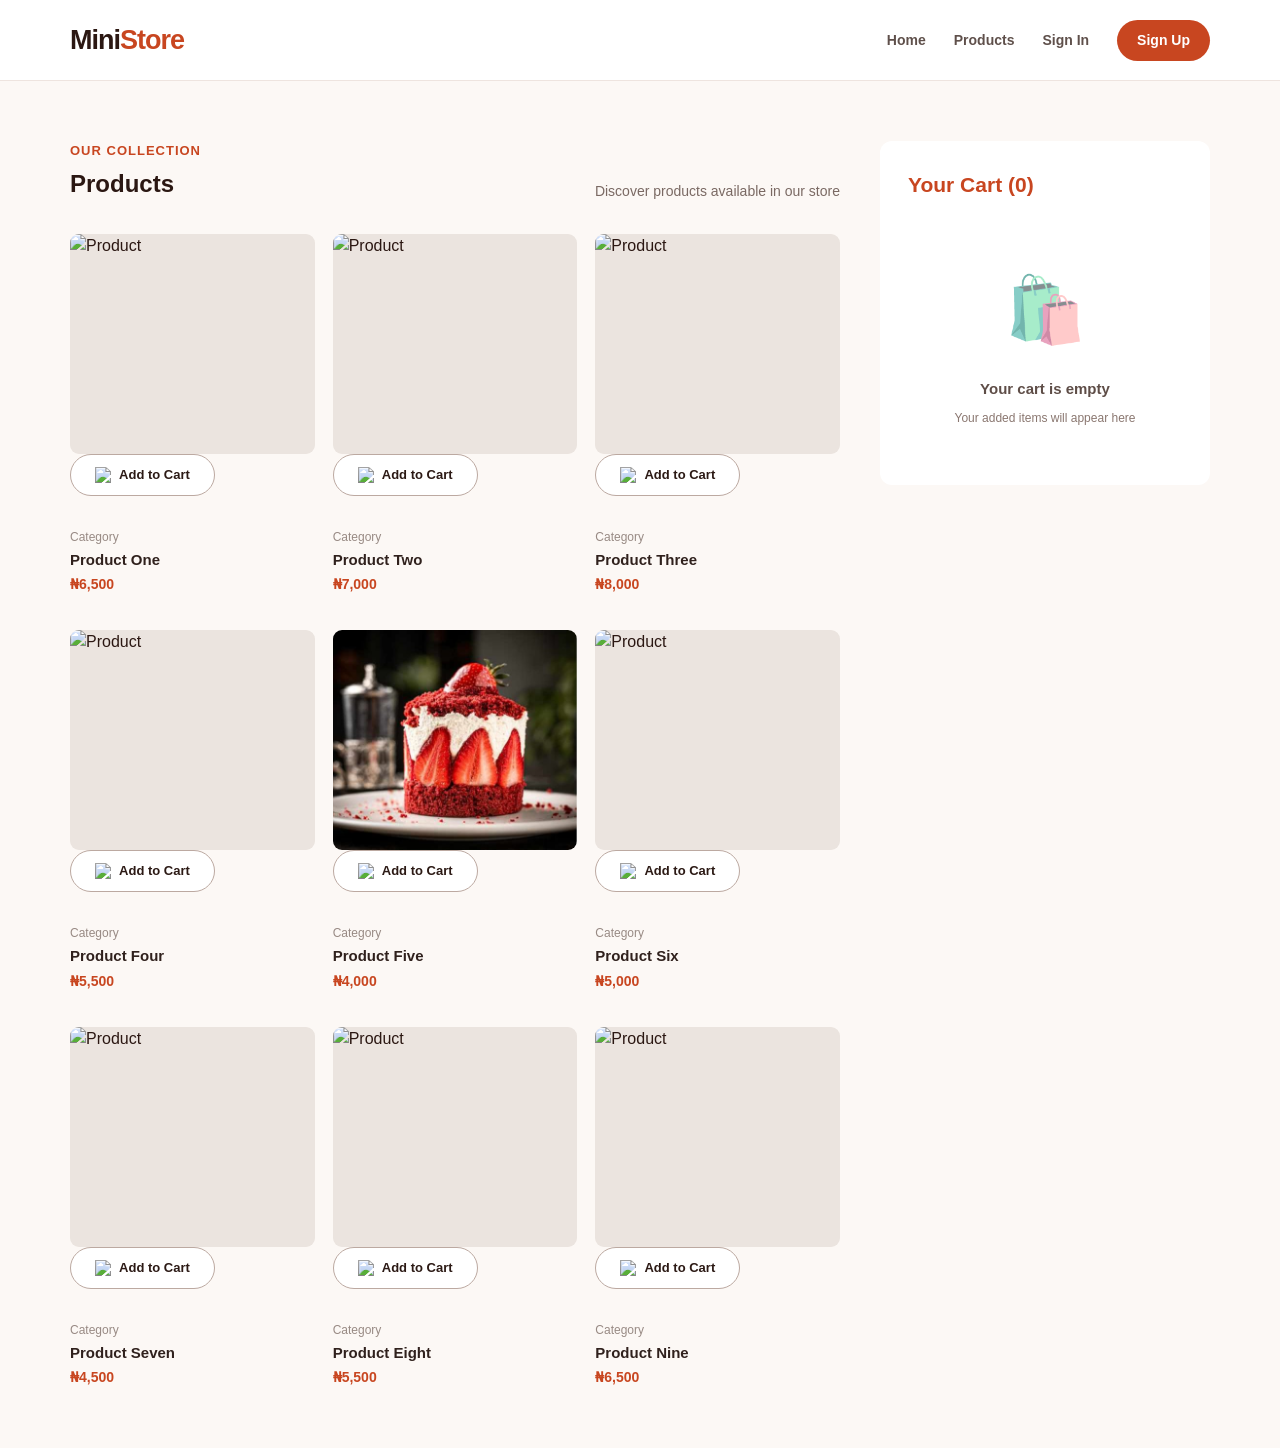
==== commit 564c3216: "Inventory Store Keeper Page With Javascript and connection with backend server" ====
--- a/product-list-with-cart-main/index.html
+++ b/product-list-with-cart-main/index.html
@@ -28,7 +28,7 @@
                 <a href="#" class="nav-link">
                     Sign In
                 </a>
-                <a href="#" class="signup-btn">
+                <a href="./auth/" class="signup-btn">
                     Sign Up
                 </a>
             </nav>
@@ -49,14 +49,12 @@
             </div>
 
             <div class="product-grid">
-                <article class="product-card" data-id="1" data-name="Product 1" data-category="Category" data-price="6500">
-                    <div class="product-image-container">
-                        <img src="./assets/images/image-tiramisu-desktop.jpg" alt="Product" class="product-image">
-                        <div class="product-action">
-                        <button class="add-cart-btn"><span class="cart-icon"><img src="./assets/images/icon-add-to-cart.svg"></span>
-                            Add to Cart
-                        </button>
-                        </div>
+                <article class="product-card">
+                    <div class="product-image-container">
+                        <img src="/assets/images/image-tiramisu-desktop.jpg" alt="Product" class="product-image">
+                        <button class="add-cart-btn"><span class="cart-icon"><img src="/assets/images/icon-add-to-cart.svg"></span>
+                            Add to Cart
+                        </button>
                     </div>
                     <div class="product-info">
                         <p class="product-category">Category</p>
@@ -65,14 +63,12 @@
                     </div>
                 </article>
 
-                <article class="product-card" data-id="2" data-name="Product 2" data-category="Category" data-price="5000">
-                    <div class="product-image-container">
-                        <img src="./assets/images/image-waffle-desktop.jpg" alt="Product" class="product-image">
-                        <div class="product-action">
-                        <button class="add-cart-btn"><span class="cart-icon"><img src="./assets/images/icon-add-to-cart.svg"></span>
-                            Add to Cart
-                        </button>
-                        </div>
+                <article class="product-card">
+                    <div class="product-image-container">
+                        <img src="/assets/images/image-waffle-desktop.jpg" alt="Product" class="product-image">
+                        <button class="add-cart-btn"><span class="cart-icon"><img src="/assets/images/icon-add-to-cart.svg"></span>
+                            Add to Cart
+                        </button>
                     </div>
                     <div class="product-info">
                         <p class="product-category">Category</p>
@@ -81,15 +77,14 @@
                     </div>
                 </article>
 
-                <article class="product-card" data-id="3" data-name="Product 3" data-category="Category" data-price="8200">
-                    <div class="product-image-container">
-                        <img src="./assets/images/image-baklava-desktop.jpg" alt="Product" class="product-image">
-                        <div class="product-action">
-                        <button class="add-cart-btn"><span class="cart-icon"><img src="./assets/images/icon-add-to-cart.svg"></span>
-                            Add to Cart
-                        </button>
-                        </div>
-                    </div>
+                <article class="product-card">
+                    <div class="product-image-container">
+                        <img src="/assets/images/image-baklava-desktop.jpg" alt="Product" class="product-image">
+                        <button class="add-cart-btn"><span class="cart-icon"><img src="/assets/images/icon-add-to-cart.svg"></span>
+                            Add to Cart
+                        </button>
+                    </div>
+
                     <div class="product-info">
                         <p class="product-category">Category</p>
                         <h3 class="product-name">Product Three</h3>
@@ -97,15 +92,14 @@
                     </div>
                 </article>
 
-                <article class="product-card" data-id="4" data-name="Product 4" data-category="Category" data-price="4800">
-                    <div class="product-image-container">
-                        <img src="./assets/images/image-brownie-desktop.jpg" alt="Product" class="product-image">
-                        <div class="product-action">
-                        <button class="add-cart-btn"><span class="cart-icon"><img src="./assets/images/icon-add-to-cart.svg"></span>
-                            Add to Cart
-                        </button>
-                        </div>
-                    </div>
+                <article class="product-card">
+                    <div class="product-image-container">
+                        <img src="/assets/images/image-brownie-desktop.jpg" alt="Product" class="product-image">
+                        <button class="add-cart-btn"><span class="cart-icon"><img src="/assets/images/icon-add-to-cart.svg"></span>
+                            Add to Cart
+                        </button>
+                    </div>
+
                     <div class="product-info">
                         <p class="product-category">Category</p>
                         <h3 class="product-name">Product Four</h3>
@@ -114,16 +108,14 @@
 
                 </article>
 
-                <article class="product-card" data-id="5" data-name="Product 5" data-category="Category" data-price="10000">
+                <article class="product-card">
                     <div class="product-image-container">
                         <img src="./assets//images/image-cake-desktop.jpg" alt="Product" class="product-image">
-                        <div class="product-action">
-                        <button class="add-cart-btn"><span class="cart-icon"><img src="./assets/images/icon-add-to-cart.svg"></span>
-                            Add to Cart
-                        </button>
-                        </div>
-
-                    </div>
+                        <button class="add-cart-btn"><span class="cart-icon"><img src="/assets/images/icon-add-to-cart.svg"></span>
+                            Add to Cart
+                        </button>
+                    </div>
+
                     <div class="product-info">
                         <p class="product-category">Category</p>
                         <h3 class="product-name">Product Five</h3>
@@ -131,15 +123,14 @@
                     </div>
                 </article>
 
-                <article class="product-card" data-id="6" data-name="Product 6" data-category="Category" data-price="7000">
-                    <div class="product-image-container">
-                        <img src="./assets/images/image-creme-brulee-desktop.jpg" alt="Product" class="product-image">
-                        <div class="product-action">
-                        <button class="add-cart-btn"><span class="cart-icon"><img src="./assets/images/icon-add-to-cart.svg"></span>
-                            Add to Cart
-                        </button>
-                        </div>
-                    </div>
+                <article class="product-card">
+                    <div class="product-image-container">
+                        <img src="/assets/images/image-creme-brulee-desktop.jpg" alt="Product" class="product-image">
+                        <button class="add-cart-btn"><span class="cart-icon"><img src="/assets/images/icon-add-to-cart.svg"></span>
+                            Add to Cart
+                        </button>
+                    </div>
+
                     <div class="product-info">
                         <p class="product-category">Category</p>
                         <h3 class="product-name">Product Six</h3>
@@ -147,15 +138,14 @@
                     </div>
                 </article>
 
-                <article class="product-card" data-id="7" data-name="Product 7" data-category="Category" data-price="8500">
-                    <div class="product-image-container">
-                        <img src="./assets//images/image-macaron-desktop.jpg" alt="Product" class="product-image">
-                        <div class="product-action">
-                        <button class="add-cart-btn"><span class="cart-icon"><img src="./assets/images/icon-add-to-cart.svg"></span>
-                            Add to Cart
-                        </button>
-                        </div>
-                    </div>
+                <article class="product-card">
+                    <div class="product-image-container">
+                        <img src="/assets//images/image-macaron-desktop.jpg" alt="Product" class="product-image">
+                        <button class="add-cart-btn"><span class="cart-icon"><img src="/assets/images/icon-add-to-cart.svg"></span>
+                            Add to Cart
+                        </button>
+                    </div>
+
                     <div class="product-info">
                         <p class="product-category">Category</p>
                         <h3 class="product-name">Product Seven</h3>
@@ -163,14 +153,12 @@
                     </div>
                 </article>
 
-                <article class="product-card" data-id="8" data-name="Product 8" data-category="Category" data-price="5500">
-                    <div class="product-image-container">
-                        <img src="./assets/images/image-panna-cotta-desktop.jpg" alt="Product" class="product-image">
-                        <div class="product-action">
-                        <button class="add-cart-btn"><span class="cart-icon"><img src="./assets/images/icon-add-to-cart.svg"></span>
-                            Add to Cart
-                        </button>
-                        </div>
+                <article class="product-card">
+                    <div class="product-image-container">
+                        <img src="/assets/images/image-panna-cotta-desktop.jpg" alt="Product" class="product-image">
+                        <button class="add-cart-btn"><span class="cart-icon"><img src="/assets/images/icon-add-to-cart.svg"></span>
+                            Add to Cart
+                        </button>
                     </div>
                     <div class="product-info">
                         <p class="product-category">Category</p>
@@ -179,93 +167,39 @@
                     </div>
                 </article>
 
-                <article class="product-card" data-id="9" data-name="Product 9" data-category="Category" data-price="6000">
-                    <div class="product-image-container">
-                        <img src="./assets/images/image-meringue-desktop.jpg" alt="Product" class="product-image">
-                        <div class="product-action">
-                        <button class="add-cart-btn"><span class="cart-icon"><img src="./assets/images/icon-add-to-cart.svg"></span>
-                            Add to Cart
-                        </button>
-                        </div>
-                    </div>
+                <article class="product-card">
+                    <div class="product-image-container">
+                        <img src="/assets/images/image-meringue-desktop.jpg" alt="Product" class="product-image">
+                        <button class="add-cart-btn"><span class="cart-icon"><img src="/assets/images/icon-add-to-cart.svg"></span>
+                            Add to Cart
+                        </button>
+                    </div>
+
                     <div class="product-info">
                         <p class="product-category">Category</p>
                         <h3 class="product-name">Product Nine</h3>
                         <p class="product-price">₦6,500</p>
                     </div>
                 </article>
-
             </div>
         </section>
 
-    <aside class="cart-section">
-        <h2 id="cart-heading"> Your Cart (0)</h2>
-        <div id="cart-content">
+        <aside class="cart-section">
+            <h2>Your Cart (0)</h2>
             <div class="empty-cart">
-                <div class="empty-cart-icon">🛍️</div>
+                <div class="empty-cart-icon">
+                    🛍️
+                </div>
                 <h3>Your cart is empty</h3>
-                <p>Your added items will appear here.</p>
+                <p>Your added items will appear here</p>
             </div>
-        </div>
-    </aside>
+        </aside>
     </main>
-
-    <!-- =========================
-     ORDER CONFIRMATION MODAL
-========================= -->
-
-<div class="modal-overlay" id="order-modal">
-
-    <div class="order-modal">
-
-        <div class="confirmed-icon">
-            <img src="./assets/images/icon-order-confirmed.svg">
-        </div>
-
-        <h2>Order Confirmed</h2>
-
-        <p class="order-message">
-            We hope you enjoy your order!
-        </p>
-
-
-        <div class="order-summary">
-
-            <div id="order-details">
-                <!-- JavaScript will insert ordered products here -->
-            </div>
-
-
-            <div class="modal-order-total">
-
-                <span>
-                    Order Total
-                </span>
-
-                <strong id="modal-total">
-                    ₦0
-                </strong>
-
-            </div>
-
-        </div>
-
-
-        <button
-            class="start-new-order-btn"
-            id="start-new-order-btn"
-        >
-            Start New Order
-        </button>
-
-    </div>
-
-</div>
 
   <!-- <footer class="attribution">
     Challenge by <a href="https://www.frontendmentor.io?ref=challenge">Frontend Mentor</a>. 
     Coded by <a href="#">Aramide Ashiwaju</a>.
   </footer> -->
-  <script src="./app.js"></script>
+  <script src="/app.js"></script>
 </body>
 </html>
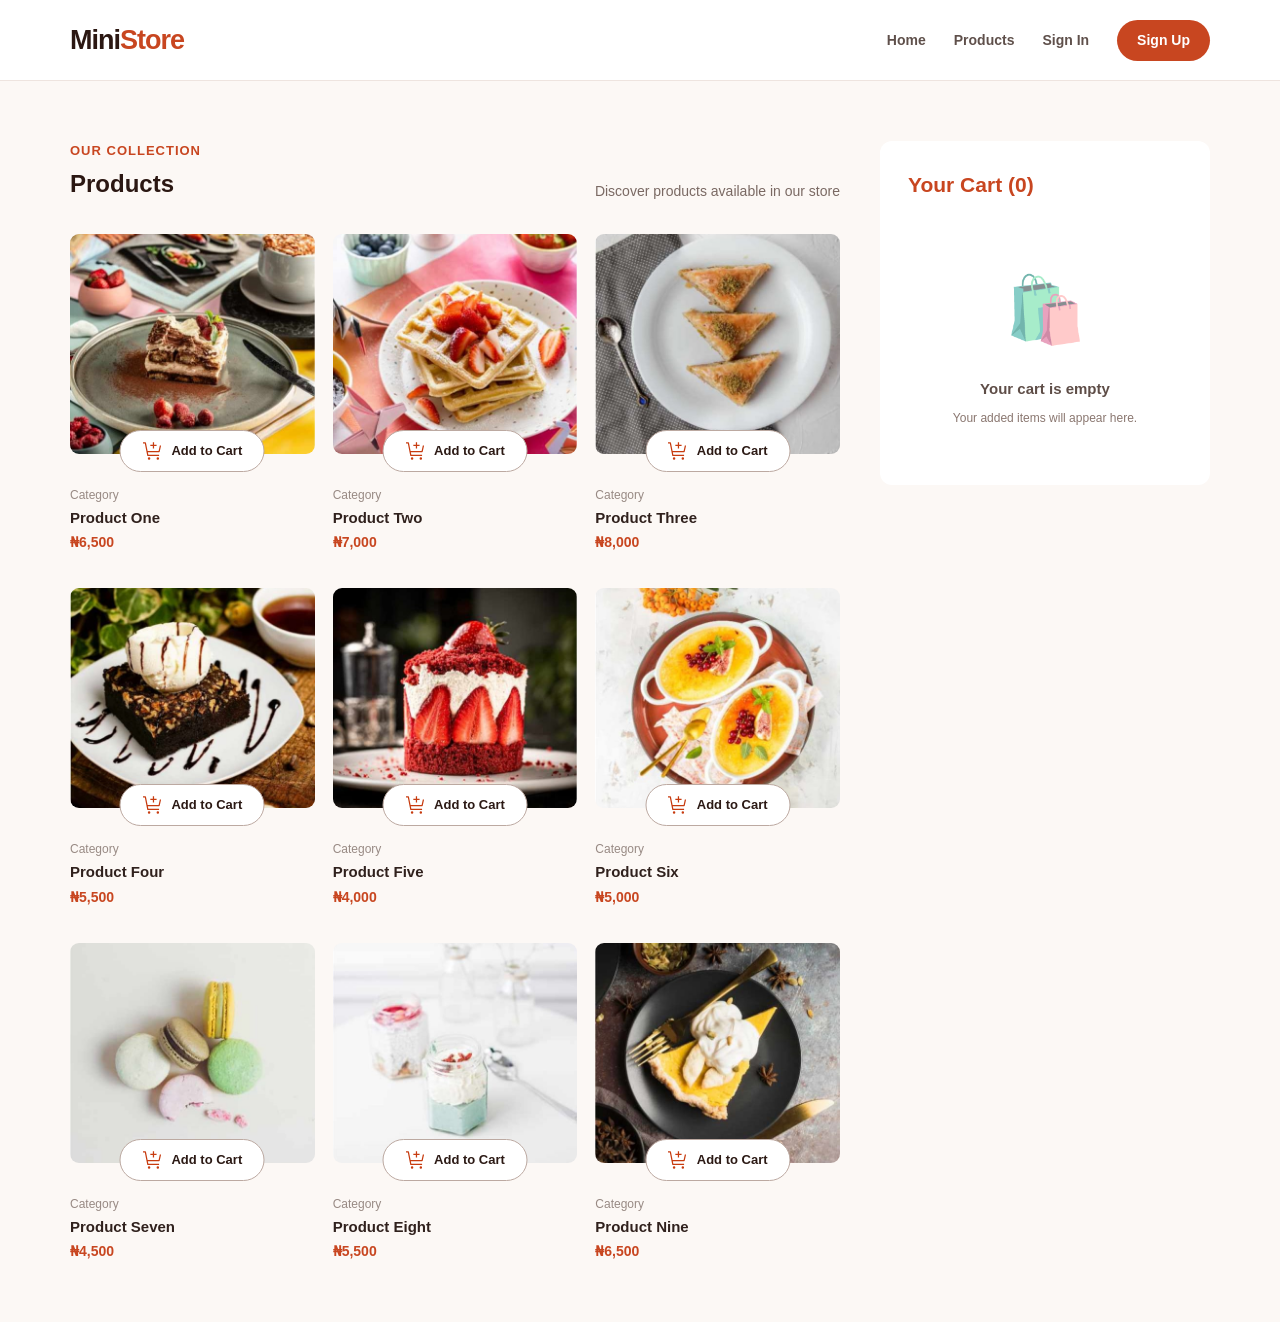
==== commit ce34a918: "Merge pull request #3 from Midemee/feature/store_keeper Inventory Store Keeper Page With Javascript " ====
--- a/product-list-with-cart-main/index.html
+++ b/product-list-with-cart-main/index.html
@@ -49,12 +49,14 @@
             </div>
 
             <div class="product-grid">
-                <article class="product-card">
-                    <div class="product-image-container">
-                        <img src="/assets/images/image-tiramisu-desktop.jpg" alt="Product" class="product-image">
-                        <button class="add-cart-btn"><span class="cart-icon"><img src="/assets/images/icon-add-to-cart.svg"></span>
-                            Add to Cart
-                        </button>
+                <article class="product-card" data-id="1" data-name="Product 1" data-category="Category" data-price="6500">
+                    <div class="product-image-container">
+                        <img src="./assets/images/image-tiramisu-desktop.jpg" alt="Product" class="product-image">
+                        <div class="product-action">
+                        <button class="add-cart-btn"><span class="cart-icon"><img src="./assets/images/icon-add-to-cart.svg"></span>
+                            Add to Cart
+                        </button>
+                        </div>
                     </div>
                     <div class="product-info">
                         <p class="product-category">Category</p>
@@ -63,12 +65,14 @@
                     </div>
                 </article>
 
-                <article class="product-card">
-                    <div class="product-image-container">
-                        <img src="/assets/images/image-waffle-desktop.jpg" alt="Product" class="product-image">
-                        <button class="add-cart-btn"><span class="cart-icon"><img src="/assets/images/icon-add-to-cart.svg"></span>
-                            Add to Cart
-                        </button>
+                <article class="product-card" data-id="2" data-name="Product 2" data-category="Category" data-price="5000">
+                    <div class="product-image-container">
+                        <img src="./assets/images/image-waffle-desktop.jpg" alt="Product" class="product-image">
+                        <div class="product-action">
+                        <button class="add-cart-btn"><span class="cart-icon"><img src="./assets/images/icon-add-to-cart.svg"></span>
+                            Add to Cart
+                        </button>
+                        </div>
                     </div>
                     <div class="product-info">
                         <p class="product-category">Category</p>
@@ -77,14 +81,15 @@
                     </div>
                 </article>
 
-                <article class="product-card">
-                    <div class="product-image-container">
-                        <img src="/assets/images/image-baklava-desktop.jpg" alt="Product" class="product-image">
-                        <button class="add-cart-btn"><span class="cart-icon"><img src="/assets/images/icon-add-to-cart.svg"></span>
-                            Add to Cart
-                        </button>
-                    </div>
-
+                <article class="product-card" data-id="3" data-name="Product 3" data-category="Category" data-price="8200">
+                    <div class="product-image-container">
+                        <img src="./assets/images/image-baklava-desktop.jpg" alt="Product" class="product-image">
+                        <div class="product-action">
+                        <button class="add-cart-btn"><span class="cart-icon"><img src="./assets/images/icon-add-to-cart.svg"></span>
+                            Add to Cart
+                        </button>
+                        </div>
+                    </div>
                     <div class="product-info">
                         <p class="product-category">Category</p>
                         <h3 class="product-name">Product Three</h3>
@@ -92,14 +97,15 @@
                     </div>
                 </article>
 
-                <article class="product-card">
-                    <div class="product-image-container">
-                        <img src="/assets/images/image-brownie-desktop.jpg" alt="Product" class="product-image">
-                        <button class="add-cart-btn"><span class="cart-icon"><img src="/assets/images/icon-add-to-cart.svg"></span>
-                            Add to Cart
-                        </button>
-                    </div>
-
+                <article class="product-card" data-id="4" data-name="Product 4" data-category="Category" data-price="4800">
+                    <div class="product-image-container">
+                        <img src="./assets/images/image-brownie-desktop.jpg" alt="Product" class="product-image">
+                        <div class="product-action">
+                        <button class="add-cart-btn"><span class="cart-icon"><img src="./assets/images/icon-add-to-cart.svg"></span>
+                            Add to Cart
+                        </button>
+                        </div>
+                    </div>
                     <div class="product-info">
                         <p class="product-category">Category</p>
                         <h3 class="product-name">Product Four</h3>
@@ -108,14 +114,16 @@
 
                 </article>
 
-                <article class="product-card">
+                <article class="product-card" data-id="5" data-name="Product 5" data-category="Category" data-price="10000">
                     <div class="product-image-container">
                         <img src="./assets//images/image-cake-desktop.jpg" alt="Product" class="product-image">
-                        <button class="add-cart-btn"><span class="cart-icon"><img src="/assets/images/icon-add-to-cart.svg"></span>
-                            Add to Cart
-                        </button>
-                    </div>
-
+                        <div class="product-action">
+                        <button class="add-cart-btn"><span class="cart-icon"><img src="./assets/images/icon-add-to-cart.svg"></span>
+                            Add to Cart
+                        </button>
+                        </div>
+
+                    </div>
                     <div class="product-info">
                         <p class="product-category">Category</p>
                         <h3 class="product-name">Product Five</h3>
@@ -123,14 +131,15 @@
                     </div>
                 </article>
 
-                <article class="product-card">
-                    <div class="product-image-container">
-                        <img src="/assets/images/image-creme-brulee-desktop.jpg" alt="Product" class="product-image">
-                        <button class="add-cart-btn"><span class="cart-icon"><img src="/assets/images/icon-add-to-cart.svg"></span>
-                            Add to Cart
-                        </button>
-                    </div>
-
+                <article class="product-card" data-id="6" data-name="Product 6" data-category="Category" data-price="7000">
+                    <div class="product-image-container">
+                        <img src="./assets/images/image-creme-brulee-desktop.jpg" alt="Product" class="product-image">
+                        <div class="product-action">
+                        <button class="add-cart-btn"><span class="cart-icon"><img src="./assets/images/icon-add-to-cart.svg"></span>
+                            Add to Cart
+                        </button>
+                        </div>
+                    </div>
                     <div class="product-info">
                         <p class="product-category">Category</p>
                         <h3 class="product-name">Product Six</h3>
@@ -138,14 +147,15 @@
                     </div>
                 </article>
 
-                <article class="product-card">
-                    <div class="product-image-container">
-                        <img src="/assets//images/image-macaron-desktop.jpg" alt="Product" class="product-image">
-                        <button class="add-cart-btn"><span class="cart-icon"><img src="/assets/images/icon-add-to-cart.svg"></span>
-                            Add to Cart
-                        </button>
-                    </div>
-
+                <article class="product-card" data-id="7" data-name="Product 7" data-category="Category" data-price="8500">
+                    <div class="product-image-container">
+                        <img src="./assets//images/image-macaron-desktop.jpg" alt="Product" class="product-image">
+                        <div class="product-action">
+                        <button class="add-cart-btn"><span class="cart-icon"><img src="./assets/images/icon-add-to-cart.svg"></span>
+                            Add to Cart
+                        </button>
+                        </div>
+                    </div>
                     <div class="product-info">
                         <p class="product-category">Category</p>
                         <h3 class="product-name">Product Seven</h3>
@@ -153,12 +163,14 @@
                     </div>
                 </article>
 
-                <article class="product-card">
-                    <div class="product-image-container">
-                        <img src="/assets/images/image-panna-cotta-desktop.jpg" alt="Product" class="product-image">
-                        <button class="add-cart-btn"><span class="cart-icon"><img src="/assets/images/icon-add-to-cart.svg"></span>
-                            Add to Cart
-                        </button>
+                <article class="product-card" data-id="8" data-name="Product 8" data-category="Category" data-price="5500">
+                    <div class="product-image-container">
+                        <img src="./assets/images/image-panna-cotta-desktop.jpg" alt="Product" class="product-image">
+                        <div class="product-action">
+                        <button class="add-cart-btn"><span class="cart-icon"><img src="./assets/images/icon-add-to-cart.svg"></span>
+                            Add to Cart
+                        </button>
+                        </div>
                     </div>
                     <div class="product-info">
                         <p class="product-category">Category</p>
@@ -167,39 +179,93 @@
                     </div>
                 </article>
 
-                <article class="product-card">
-                    <div class="product-image-container">
-                        <img src="/assets/images/image-meringue-desktop.jpg" alt="Product" class="product-image">
-                        <button class="add-cart-btn"><span class="cart-icon"><img src="/assets/images/icon-add-to-cart.svg"></span>
-                            Add to Cart
-                        </button>
-                    </div>
-
+                <article class="product-card" data-id="9" data-name="Product 9" data-category="Category" data-price="6000">
+                    <div class="product-image-container">
+                        <img src="./assets/images/image-meringue-desktop.jpg" alt="Product" class="product-image">
+                        <div class="product-action">
+                        <button class="add-cart-btn"><span class="cart-icon"><img src="./assets/images/icon-add-to-cart.svg"></span>
+                            Add to Cart
+                        </button>
+                        </div>
+                    </div>
                     <div class="product-info">
                         <p class="product-category">Category</p>
                         <h3 class="product-name">Product Nine</h3>
                         <p class="product-price">₦6,500</p>
                     </div>
                 </article>
+
             </div>
         </section>
 
-        <aside class="cart-section">
-            <h2>Your Cart (0)</h2>
+    <aside class="cart-section">
+        <h2 id="cart-heading"> Your Cart (0)</h2>
+        <div id="cart-content">
             <div class="empty-cart">
-                <div class="empty-cart-icon">
-                    🛍️
-                </div>
+                <div class="empty-cart-icon">🛍️</div>
                 <h3>Your cart is empty</h3>
-                <p>Your added items will appear here</p>
-            </div>
-        </aside>
+                <p>Your added items will appear here.</p>
+            </div>
+        </div>
+    </aside>
     </main>
+
+    <!-- =========================
+     ORDER CONFIRMATION MODAL
+========================= -->
+
+<div class="modal-overlay" id="order-modal">
+
+    <div class="order-modal">
+
+        <div class="confirmed-icon">
+            <img src="./assets/images/icon-order-confirmed.svg">
+        </div>
+
+        <h2>Order Confirmed</h2>
+
+        <p class="order-message">
+            We hope you enjoy your order!
+        </p>
+
+
+        <div class="order-summary">
+
+            <div id="order-details">
+                <!-- JavaScript will insert ordered products here -->
+            </div>
+
+
+            <div class="modal-order-total">
+
+                <span>
+                    Order Total
+                </span>
+
+                <strong id="modal-total">
+                    ₦0
+                </strong>
+
+            </div>
+
+        </div>
+
+
+        <button
+            class="start-new-order-btn"
+            id="start-new-order-btn"
+        >
+            Start New Order
+        </button>
+
+    </div>
+
+</div>
 
   <!-- <footer class="attribution">
     Challenge by <a href="https://www.frontendmentor.io?ref=challenge">Frontend Mentor</a>. 
     Coded by <a href="#">Aramide Ashiwaju</a>.
   </footer> -->
-  <script src="/app.js"></script>
+  <script src="./app.js"></script>
 </body>
 </html>
